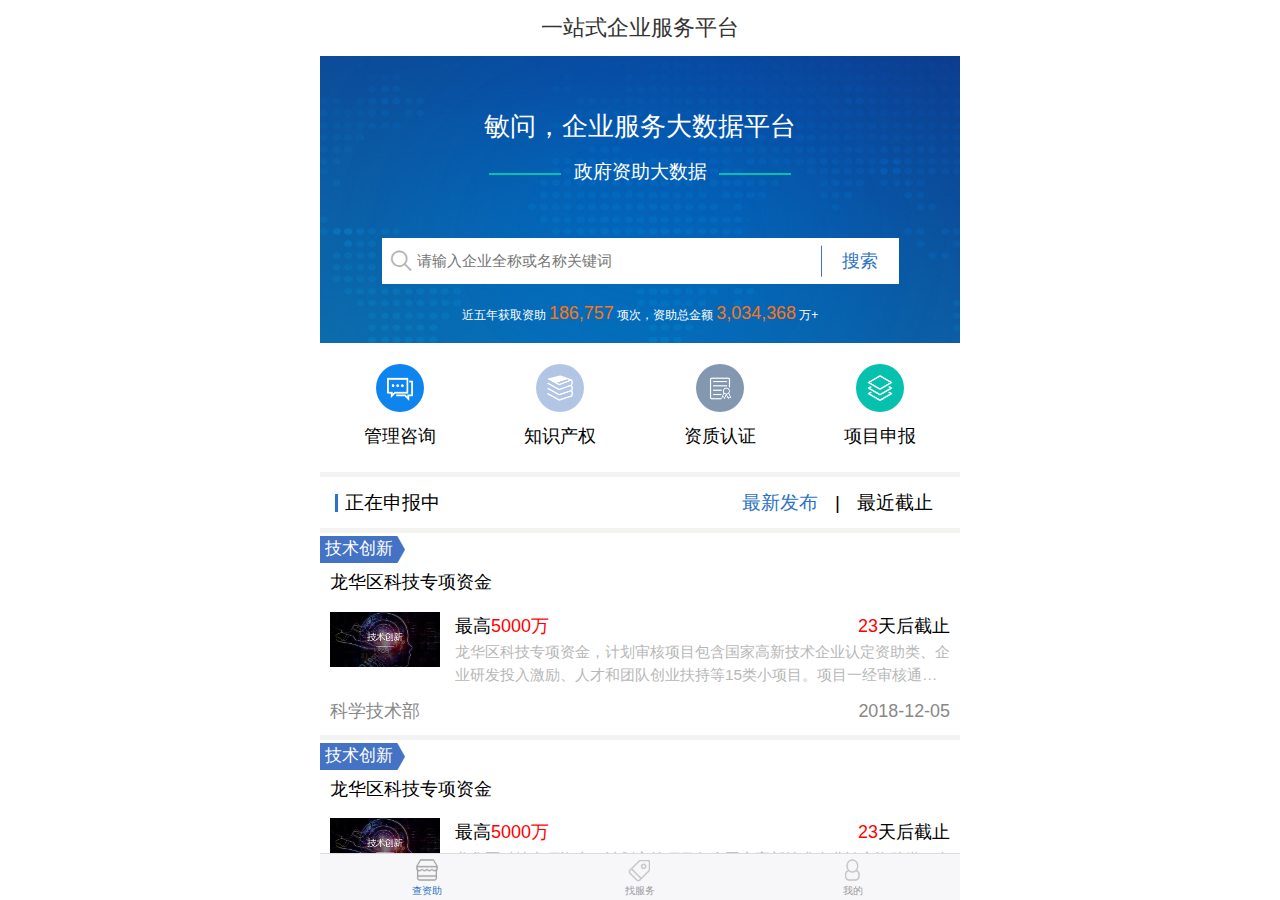
==== index.html @ f0bacc20 "f" ====
<html>
  <head>
    <meta charset="utf-8" />
    <meta http-equiv="X-UA-Compatible" content="IE=edge" />
    <title>查咨询</title>
    <meta name="viewport" content="initial-scale=1, maximum-scale=1" />
    <meta name="apple-mobile-web-app-capable" content="yes" />
    <meta name="apple-mobile-web-app-status-bar-style" content="black" />

    <link rel="stylesheet" href="./jqweui/weui.min.css" />
    <link rel="stylesheet" href="./jqweui/jquery-weui.min.css" />
    <link rel="stylesheet" href="./animate/animate.min.css" />
    <link rel="stylesheet" href="./css/common.css" />
    <link rel="stylesheet" href="./css/index.css" />

  <body ontouchstart>
    <div class="page-group">
      <!-- 你的html代码 -->
      <div class="weui-tab">
        <div class="weui-tab__bd">
          <div class="weui-tab__bd-item weui-tab__bd-item--active">
            <div class="header">一站式企业服务平台</div>
            <div class="content">
              <!-- 企业搜索 -->
              <div class="content-search animated bounceInDown">
                <h1>敏问，企业服务大数据平台</h1>
                <div class="weui-flex">
                  <div class="content-title-left weui-flex__item">
                    <div class="content-title-line"></div>
                  </div>
                  <h2>政府资助大数据</h2>
                  <div class="content-title-right weui-flex__item">
                    <div class="content-title-line"></div>
                  </div>
                </div>
                <!-- 搜索条件 -->
                <div class="content-search-item weui-flex">
                  <i class="weui-icon-search"></i>
                  <input type="text" placeholder="请输入企业全称或名称关键词" id='searchName'/>
                  <span class="weui-flex__item" id="search">搜索</span>
                </div>
                <p class="content-des">近五年获取资助 <span class="number">373,513</span> 项次，资助总金额 <span class="number">6,068,735</span> 万+</p>
              </div>
              <div class="content-tabs weui-flex">
                <div class="weui-flex__item">
                  <a href="./views/findServiceManage.html">
                    <i class="findServiceManageIcon"><img src="./image/index4.png" alt=""/></i>
                    <span>管理咨询</span>
                  </a>
                </div>
                <div class="weui-flex__item">
                  <a href="./views/findServiceRight.html">
                    <i class="findServiceRightIcon"><img src="./image/index3.png" alt=""/></i>
                    <span>知识产权</span>
                  </a>
                </div>
                <div class="weui-flex__item">
                  <a href="./views/findServiceAuth.html">
                    <i class="findServiceAuthIcon"><img src="./image/index1.png" alt=""/></i>
                    <span>资质认证</span>
                  </a>
                </div>
                <div class="weui-flex__item">
                  <a href="./views/findServiceProgram.html">
                    <i class="findServiceProgramIcon"><img src="./image/index2.png" alt=""/></i>
                    <span>项目申报</span>
                  </a>
                </div>
              </div>
              <!-- 申报 -->
              <div class="content-declare">
                <div class="content-declare-left">正在申报中</div>
                <div class="content-declare-right weui-flex">
                  <span class="content-declare-new content-declare-active">最新发布</span>
                  <span class="content-declare-line">|</span>
                  <span class="content-declare-close">最近截止</span>
                </div>
              </div>
              <!-- 最新发布 -->
              <div id='content-declare-new'>
                <div class="content-declare-list" dataId='1'>
                  <h2><span>技术创新</span></h2>
                  <div class="content-declare-card">
                    <h3>龙华区科技专项资金</h3>
                    <div class="content-declare-card-item weui-flex">
                      <img src="./image/20170726114833-8147.jpg" alt="技术创新" />
                      <div class="weui-flex__item content-declare-card-num">
                        <div class="weui-flex">
                          <div class="weui-flex__item content-declare-card-numL">最高<i class="red">5000万</i></div>
                          <div class="weui-flex__item content-declare-card-numR"><i class="red">23</i>天后截止</div>
                        </div>
                        <div class="content-declare-card-desc">
                          龙华区科技专项资金，计划审核项目包含国家高新技术企业认定资助类、企业研发投入激励、人才和团队创业扶持等15类小项目。项目一经审核通过后，将最高给予5000万元的资金资助。
                        </div>
                      </div>
                    </div>
                    <div class="content-declare-time weui-flex">
                      <div class="weui-flex__item content-declare-timeL">科学技术部</div>
                      <div class="weui-flex__item content-declare-timeR">2018-12-05</div>
                    </div>
                  </div>
                </div>
                <div class="content-declare-list" dataId='2'>
                  <h2><span>技术创新</span></h2>
                  <div class="content-declare-card">
                    <h3>龙华区科技专项资金</h3>
                    <div class="content-declare-card-item weui-flex">
                      <img src="./image/20170726114833-8147.jpg" alt="技术创新" />
                      <div class="weui-flex__item content-declare-card-num">
                        <div class="weui-flex">
                          <div class="weui-flex__item content-declare-card-numL">最高<i class="red">5000万</i></div>
                          <div class="weui-flex__item content-declare-card-numR"><i class="red">23</i>天后截止</div>
                        </div>
                        <div class="content-declare-card-desc">
                          龙华区科技专项资金，计划审核项目包含国家高新技术企业认定资助类、企业研发投入激励、人才和团队创业扶持等15类小项目。项目一经审核通过后，将最高给予5000万元的资金资助。
                        </div>
                      </div>
                    </div>
                    <div class="content-declare-time weui-flex">
                      <div class="weui-flex__item content-declare-timeL">科学技术部</div>
                      <div class="weui-flex__item content-declare-timeR">2018-12-05</div>
                    </div>
                  </div>
                </div>
                <div class="weui-cells">
                  <a class="weui-cell weui-cell_access content-declare-new-more" href="javascript:;">
                    <div class="weui-cell__bd">
                      <p>更多</p>
                    </div>
                    <div class="weui-cell__ft">
                    </div>
                  </a>
                </div>
              </div>
              <!-- 最新发布 -->
              <div id='content-declare-close'>
                <div class="content-declare-list" dataId='1'>
                  <h2><span>企业管理提升</span></h2>
                  <div class="content-declare-card">
                    <h3>龙华区科技专项资金</h3>
                    <div class="content-declare-card-item weui-flex">
                      <img src="./image/20170726114833-8147.jpg" alt="技术创新" />
                      <div class="weui-flex__item content-declare-card-num">
                        <div class="weui-flex">
                          <div class="weui-flex__item content-declare-card-numL">最高<i class="red">5000万</i></div>
                          <div class="weui-flex__item content-declare-card-numR"><i class="red">23</i>天后截止</div>
                        </div>
                        <div class="content-declare-card-desc">
                          龙华区科技专项资金，计划审核项目包含国家高新技术企业认定资助类、企业研发投入激励、人才和团队创业扶持等15类小项目。项目一经审核通过后，将最高给予5000万元的资金资助。
                        </div>
                      </div>
                    </div>
                    <div class="content-declare-time weui-flex">
                      <div class="weui-flex__item content-declare-timeL">科学技术部</div>
                      <div class="weui-flex__item content-declare-timeR">2018-12-05</div>
                    </div>
                  </div>
                </div>
                <div class="content-declare-list" dataId='2'>
                  <h2><span>企业管理提升</span></h2>
                  <div class="content-declare-card">
                    <h3>龙华区科技专项资金</h3>
                    <div class="content-declare-card-item weui-flex">
                      <img src="./image/20170726114833-8147.jpg" alt="技术创新" />
                      <div class="weui-flex__item content-declare-card-num">
                        <div class="weui-flex">
                          <div class="weui-flex__item content-declare-card-numL">最高<i class="red">5000万</i></div>
                          <div class="weui-flex__item content-declare-card-numR"><i class="red">23</i>天后截止</div>
                        </div>
                        <div class="content-declare-card-desc">
                          龙华区科技专项资金，计划审核项目包含国家高新技术企业认定资助类、企业研发投入激励、人才和团队创业扶持等15类小项目。项目一经审核通过后，将最高给予5000万元的资金资助。
                        </div>
                      </div>
                    </div>
                    <div class="content-declare-time weui-flex">
                      <div class="weui-flex__item content-declare-timeL">科学技术部</div>
                      <div class="weui-flex__item content-declare-timeR">2018-12-05</div>
                    </div>
                  </div>
                </div>
                <div class="weui-cells">
                  <a class="weui-cell weui-cell_access content-declare-close-more" href="javascript:;">
                    <div class="weui-cell__bd">
                      <p>更多</p>
                    </div>
                    <div class="weui-cell__ft">
                    </div>
                  </a>
                </div>
              </div>
            </div>
          </div>
        </div>
        <!-- 底部导航 -->
        <div class="weui-tabbar animated bounceInUp">
          <a href="javascript:;" class="weui-tabbar__item weui-bar__item--on">
            <div class="weui-tabbar__icon">
              <img src="./image/nav1.png" alt="" />
            </div>
            <p class="weui-tabbar__label">查资助</p>
          </a>
          <a href="./views/findServiceManage.html" class="weui-tabbar__item">
            <div class="weui-tabbar__icon">
              <img src="./image/nav4.png" alt="" />
            </div>
            <p class="weui-tabbar__label">找服务</p>
          </a>
          <a href="./views/me.html" class="weui-tabbar__item">
            <div class="weui-tabbar__icon">
              <img src="./image/nav5.png" alt="" />
            </div>
            <p class="weui-tabbar__label">我的</p>
          </a>
        </div>
      </div>
    </div>
    <!-- 内容详情窗口 -->
    <div id="detail-content" class="weui-popup__container">
      <div class="weui-popup__overlay"></div>
      <div class="weui-popup__modal">
        <!-- 内容 -->
        <div class="index-page">
          <h2 class="header weui-flex">
            <a href="javascript:;" class="header-back weui-flex__item"><img class="close-popup" src="./image/back.png" alt=""></a>
            <span>项目详情</span>
            <a href="./views/me.html" class="header-collection weui-flex__item"><img src="./image/collection.png" alt=""></a>
          </h2>
          <div class="footer-btn weui-flex">
              <a href="javascript:;" class="customerService">
                <img src="./image/customerService.png" alt="客服">
                <p>客服</p>
              </a>
              <a href="javascript:;" class="weui-btn weui-btn_primary weui-flex__item free-btn open-popup" data-target="#free-content">免费评估</a>
              <a href="./views/me.html" class="weui-btn weui-btn_primary weui-flex__item mine-btn">我要申报</a>
          </div>
          <div class="index-detail">
            <div class="index-detail-item">
                <div class="weui-flex index-detail-item-title">
                  <div class="index-detail-item-declare">开放申报中</div>
                  <div class="weui-flex__item">龙岗区支持工业和服务业发展专项</div>
                </div>
                <p>
                  龙岗区支持工业和服务业发展专项是为打造东部产业集聚中心，实施高端引领、创新驱动战略，吸引重大产业项目落户龙岗，充分发挥区经济与科技发展专项资金的产业导向和激励作用，加快推动全区经济发展方式转变和产业结构优化升级而设立的。申报该项目一经审核通过，最高可获得5000万元的资助。
                </p>
                <div class="weui-flex weui-flex-section">
                  <div>截止日期：</div>
                  <div class="weui-flex__item">2018-12-31 截止</div>
                </div>
                <div class="weui-flex weui-flex-section">
                  <div>项目级别：</div>
                  <div class="weui-flex__item">区级</div>
                </div>
                <div class="weui-flex weui-flex-section">
                  <div>组织部门：</div>
                  <div class="weui-flex__item">龙岗区经济促进局</div>
                </div>
                <div class="weui-flex weui-flex-section">
                  <div>资助类型：</div>
                  <div class="weui-flex__item">企业管理提升</div>
                </div>
                <div class="weui-flex weui-flex-section">
                  <div>资助方式：</div>
                  <div class="weui-flex__item">资金</div>
                </div>
                <div class="weui-flex weui-flex-section">
                  <div>资助金额：</div>
                  <div class="weui-flex__item">5000万元</div>
                </div>
            </div>
            <div class="introduce">
              <div class="introduce-title"><span>服务介绍</span></div>
              <p>所谓产品是指工业上能够制造的各种新制品，包括有一定形状和结构的固体、液体、气体之类的物品。所谓方法是指对原料进行加工，制成各种产品的方法。发明专利并不要求它是经过实践证明可以直接应用于工业生产的技术成果，它可以是一项解决技术问题的方案或是一种构思，具有在工业上应用的可能性，但这也不能将这种技术方案或构思与单纯的提出课题、设想相混同，因单纯的课题、设想不具备工业上应用地可能性。</p>
            </div>
          </div>
        </div>
      </div>
    </div>
    <!-- 免费评估窗口 -->
    <div id="free-content" class="weui-popup__container">
      <div class="weui-popup__overlay"></div>
      <div class="weui-popup__modal">
        <!-- 内容 -->
        <h2 class="header weui-flex">
          <span class="weui-flex__item tal">免费评估</span>
          <a href="javascript:;" class="weui-flex__item free-del tar"><img class='close-popup' src="./image/delete.png" alt=""></a>
        </h2>
        <div class="free-detail">
          <h3>龙岗区支持工业和服务业发展专项</h3>
          <form action="">
            <div class="free-detail-item">
              <input type="text" placeholder="联系人"/>
            </div>
            <div class="free-detail-item">
              <input type="text" placeholder="联系电话"/>
            </div>
            <div class="free-detail-item">
              <input type="text" placeholder="公司名称"/>
            </div>
            <div class="free-detail-item">
              <textarea class="weui-textarea" placeholder="留言" rows="3"></textarea>
            </div>
            <div class="free-detail-item">
              <a href="javascript:;" class="weui-btn weui-btn_warn submit-btn">提交</a>
            </div>
          </form>
        </div>
      </div>
    </div>
    <script src="./jqweui/jquery-2.1.4.js"></script>
    <script src="./jqweui/fastclick.js"></script>
    <script>
      $(function() {
        FastClick.attach(document.body)
      })
    </script>
    <script src="./jqweui/jquery-weui.min.js"></script>
    <script src="./jqueryCountup/jquery.waypoints.min.js"></script>
    <script src="./jqueryCountup/jquery.countup.min.js"></script>
    <script>
      // 数字动态滚动
      $('.number').countUp({
          delay: 10,
          time: 1300
      });
      // 搜索，将搜索的名称存入缓存并放在地址上
      $("#search").on('click',function(){
        var param = $('#searchName').val().trim()
        if (!param) {
          $.toast("请输入您要搜索的名称", 'text');
          return false
        }
        // 存缓存
        localStorage.searchName = param
        window.location.href = './views/searchResult.html?name=' + param
      })
      // 最近截止和最新发布切换
      $('.content-declare-new').click(function(){
        $(this).addClass('content-declare-active')
        $('.content-declare-close').removeClass('content-declare-active')
        $('#content-declare-new').show()
        $('#content-declare-close').hide()
      })
      $('.content-declare-close').click(function(){
        $(this).addClass('content-declare-active')
        $('.content-declare-new').removeClass('content-declare-active')
        $('#content-declare-close').show()
        $('#content-declare-new').hide()
      })
      // 内容详情
      $('.content-declare-list').click(function(){
        $('#detail-content').popup();
      })
    </script>
  </body>
</html>
---- css/common.css ----
/* 页面最大宽度居中显示 */
body {
  max-width: 640px;
  margin: 0 auto;
}
  
  /* 清除输入框默认样式 */
input[type="text"], textarea {
  -webkit-appearance: none;
  -webkit-border-radius:0;
  border: none;
}
  
input[type="text"]:focus, textarea:focus {
  outline: none;
}

/* 强调数字样式 */
.number {
  font-size: .7rem;
  color: #ff7411;
  font-style: normal;
}

.red {
  font-size: .7rem;
  color: #FF0000;
  font-style: normal;
}

/* 匹配文字样式 */
.matchText {
  color: #2d73c3!important;
}

/* 超出省略号 */
.nowrap {
  text-overflow: ellipsis;
  overflow: hidden;
  white-space: nowrap;
}

/* 水平居左 */
.tal {
  text-align: left;
}

/* 水平居右 */
.tar {
  text-align: right;
}

/* 顶部导航icon样式覆盖 */
.weui-tabbar__icon {
  width: 24px;
  height: 24px;
}

/* 底部导航文字颜色样式覆盖 */
.weui-tabbar__item.weui-bar__item--on .weui-tabbar__label {
  color: #2d73c3;
}

/* 提示窗口中文字样式覆盖 */
.weui-toast_content {
  font-size: .7rem;
}

/* 搜索框样式bug修复 */
.weui-search-bar__box {
  height: auto;
}

.header {
  position: absolute;
  top: 0;
  right: 0;
  left: 0;
  z-index: 10;
  line-height: 2.2rem;
  background-color: #fff;
  font-size: 0.85rem;
  text-align: center;
  color: #333;
}

.header-back, .header-collection {
  position: relative;
}

.header-back img {
  position: absolute;
  left: 10px;
  top: 50%;
  transform: translateY(-50%);
  width: 25px;
}

.header-collection img {
  position: absolute;
  right: 10px;
  top: 50%;
  transform: translateY(-50%);
  width: 25px;
}

.content {
  padding-top: 2.2rem;
  text-align: center;
  background-color: #f3f3f1;
  padding-bottom: 53px;
}

/* 卡片 */
.content-declare-list {
  background-color: #fff;
  padding-top: 3px;
  margin-bottom: 5px;
}

.content-declare-card-item {
  padding: 0 10px;
}

.content-declare-card-item img {
  width: 110px;
  height: 55px;
}

.content-declare-card-num {
  font-size: 0.7rem;
  margin-left: 15px;
}

.content-declare-card-num .content-declare-card-numL {
  text-align: left;
}

.content-declare-card-num .content-declare-card-numR {
  text-align: right;
}

.content-declare-card-desc {
  overflow: hidden;
  text-overflow: ellipsis;
  -webkit-line-clamp: 2;
  line-height: 0.9rem;
  -webkit-box-orient: vertical;
  display: -webkit-box;
  font-size: 0.6rem;
  color: #b7b7b7;
  text-align: left;
}
---- css/index.css ----
/*
* index首页
* by 张鹏飞
*/

/* 企业搜索 */
.content { 
  background-color: #f3f3f1;
}

.content-search {
  padding-top: 50px;
  color: #fff;
  background: url('../image/bg-company-1.jpg') center center no-repeat;
}

.content-search h1 {
  font-size: 1rem;
  margin-bottom: 10px;
}

.content-search h2 {
  font-size: .75rem;
}

.content-title-line {
  position: absolute;
  top: 50%;
  width: 2.8rem;
  height: 2px;
  background-color: #06c1ae;
}

.content-title-left, .content-title-right {
  position: relative;
}


.content-title-left .content-title-line {
  right: .5rem;
}

.content-title-right .content-title-line {
  left: .5rem;
}

/* 搜索条件 */
.content-search-item {
  position: relative;
  width: 80%;
  margin: 50px auto 15px auto;
  background-color: #fff;
  text-align: left;
  padding-left: 5px;
}

.content-search-item .weui-icon-search {
  position: absolute;
  top: 50%;
  left: 5px;
  transform: translateY(-50%);
  font-size: .8rem;
}

.content-search-item input {
  width: 80%;
  line-height: 1.8rem;
  padding-left: 1.2rem;
  font-size: .6rem;
}

.content-search-item span {
  position: absolute;
  top: 50%;
  right: 0;
  transform: translateY(-50%);
  line-height: 1.2rem;
  width: 3rem;
  font-size: .7rem;
  color: #2d73c3;
  text-align: center;
  border-left: 1px solid #4472c4;
}

.content-des {
  font-size: 12px;
  padding-bottom: 15px;
}

.content-tabs {
  font-size: .75rem;
  background-color: #fff;
  text-align: center;
}

.content-tabs a {
  display: block;
  font-size: .7rem;
  color: #000;
  padding: .85rem 0;
}

.content-tabs i {
  display: block;
  width: 1.85rem;
  height: 1.85rem;
  margin: 0 auto;
  border-radius: 100%;
  overflow: hidden;
  margin-bottom: 10px;
}

.content-tabs i img {
  margin-top: .42rem;
  width: 1rem;
  height: 1rem;
}

.content-tabs i.findServiceManageIcon {
  background-color: #0d84ee;
}

.content-tabs i.findServiceRightIcon {
  background-color: #b3c5e5;
}

.content-tabs i.findServiceAuthIcon {
  background-color: #8497b0;
}

.content-tabs i.findServiceProgramIcon {
  background-color: #06c1ae;
}

/* 申报 */
.content-declare {
  position: relative;
  background-color: #fff;
  height: 2rem;
  margin: 5px 0;
  font-size: .75rem;
}

.content-declare-left {
  position: absolute;
  top: 0;
  left: 0;
  line-height: 2rem;
  padding-left: 25px;
}

.content-declare-left:before {
  content: '';
  position: absolute;
  top: 50%;
  left: 15px;
  transform: translateY(-50%);
  display: block;
  height: .7rem;
  width: 3px;
  background-color: #2d73c3;
}

.content-declare-right {
  position: absolute;
  top: 0;
  right: 0;
  line-height: 2rem;
  padding-right: 20px;
}

.content-declare-new {
  width: 3.5rem;
}

.content-declare-line {
  width: 1rem;
}

.content-declare-close {
  width: 3.5rem;
}

.content-declare-active {
  color: #2d73c3;
}

.content-declare-list h2 {
  position: relative;
  font-size: .65rem;
  text-align: left;
  color: #fff;
}

.content-declare-list h2 span {
  position: relative;
  display: inline-block;
  padding: 0 12px 0 5px;
  background: url('../image/icon5.png') right center no-repeat;
}

.content-declare-card h3 {
  font-size: .7rem;
  text-align: left;
  padding-left: 10px;
  margin-top: 5px;
  margin-bottom: 15px;
}

.content-declare-card-item img {
  width: 110px;
  height: 55px;
}

.content-declare-time {
  font-size: .7rem;
  color: #888;
  padding: 10px;
}

.content-declare-time .content-declare-timeL {
  text-align: left;
}

.content-declare-time .content-declare-timeR {
  text-align: right;
}

#content-declare-new .weui-cells, #content-declare-close .weui-cells {
  border-top: 1px solid #ddd;
  margin-top: -5px;
}

#content-declare-new .weui-cells .weui-cell__bd, #content-declare-close .weui-cells .weui-cell__bd {
  font-size: .7rem;
  text-align: right;
  color: #999;
}

#content-declare-close {
  display: none;
}

/* 内容详情 */
#detail-content {
  z-index: 501;
}

.footer-btn {
  position: absolute;
  left: 0;
  bottom: 0;
  right: 0;
  height: 2.2rem;
  z-index: 502;
  background-color: #fff;
}

.footer-btn .customerService {
  font-size: .5rem;
  padding: .2rem .85rem 0 .85rem;
  color: #2d73c3;
  text-align: center;
}

.footer-btn .customerService img {
  width: 20px;
}

.footer-btn .free-btn {
  border-radius: 0;
  color: #fff;
  background-color: #2d73c3;
  border: none;
  width: 100%;
  font-size: .7rem;
  line-height: 2.2rem;
}

.footer-btn .free-btn:active {
  background-color: #0894ec;
}

.footer-btn .mine-btn {
  border-radius: 0;
  color: #fff;
  background-color: #f6a820;
  border: none;
  width: 100%;
  font-size: .7rem;
  margin-top: 0;
  line-height: 2.2rem;
}

.footer-btn .mine-btn:active {
  background-color: #f60;
}

.index-page {
  position: absolute;
  left: 0;
  top: 0;
  width: 100%;
  height: 100%;
  background: #f2f2f0;
  overflow: hidden;
}

.index-detail {
  position: absolute;
  top: 2.2rem;
  left: 0;
  right: 0;
  bottom: 2.2rem;
  overflow: auto;
  color: #fff;
}

.index-detail-item {
  padding: 0.5rem 0.8rem;
  background: url('../image/index.jpg') no-repeat;
  background-size: 100% 100%;
}

.index-detail-item-title {
  padding: .4rem 0;
}

.index-detail-item-title .weui-flex__item {
  font-size: .6rem;
  padding: .2rem 0;
}

.index-detail-item-declare {
  font-size: .6rem;
  padding: .2rem;
  margin-right: 5px;
  border: 1px solid #fff;
}

.index-detail-item p {
  color: #d5d5d5;
  padding-bottom: 0.4rem;
  font-size: .65rem;
}

.index-detail-item .weui-flex-section {
  font-size: .7rem;
  margin-bottom: .4rem;
}

.introduce {
  background-color: #fff;
  padding-bottom: 40px;
}

.introduce-title {
  line-height: 2rem;
  height: 2rem;
  padding-left: 15px;
  border-bottom: 1px solid #e7e7e7;
  color: #3b3b3b;
  font-size: .68rem;
}

.introduce-title span {
  display: inline-block;
  height: 100%;
  border-bottom: 1px solid #2d73c3;
}

.introduce p {
  line-height: 1.8rem;
  font-size: .68rem;
  color: #333;
  text-indent: 2em;
  padding: 0 15px;
}

#free-content {
  z-index: 520;
}

#free-content .header {
  position: relative;
  padding: 0 .75rem;
  background-color: #2d73c3;
  color: #fff;
}

#free-content .header .free-del img {
  position: absolute;
  top: 50%;
  right: .75rem;
  transform: translateY(-50%);
  width: 25px;
}

.free-detail {
  background-color: #fff;
}

.free-detail h3 {
  font-size: 0.8rem;
  padding: 0.75rem 0.75rem 1.5rem 0.75rem;
}

.free-detail .free-detail-item {
  width: 90%;
  margin: 0 auto;
  margin-bottom: 0.5rem;
  font-size: .7rem;
}

.free-detail .free-detail-item input, .free-detail .free-detail-item textarea {
  width: 100%;
  padding: 0.5rem;
  border: 1px solid #dedede;
  border-radius: 4px;
}

.free-detail .free-detail-item input {
  height: 2rem;
}

.free-detail .free-detail-item textarea {
  min-height: 5rem;
}

.free-detail .free-detail-item .submit-btn {
  width: 100%;
  color: #fff;
  border-radius: 0.25rem;
  height: 2.2rem;
  line-height: 2.2rem;
  font-size: .7rem;
}

/* 样式继承方式，很特别的用法 */
.free-detail-item textarea, .free-detail-item input {
  color: inherit;
  font: inherit;
}
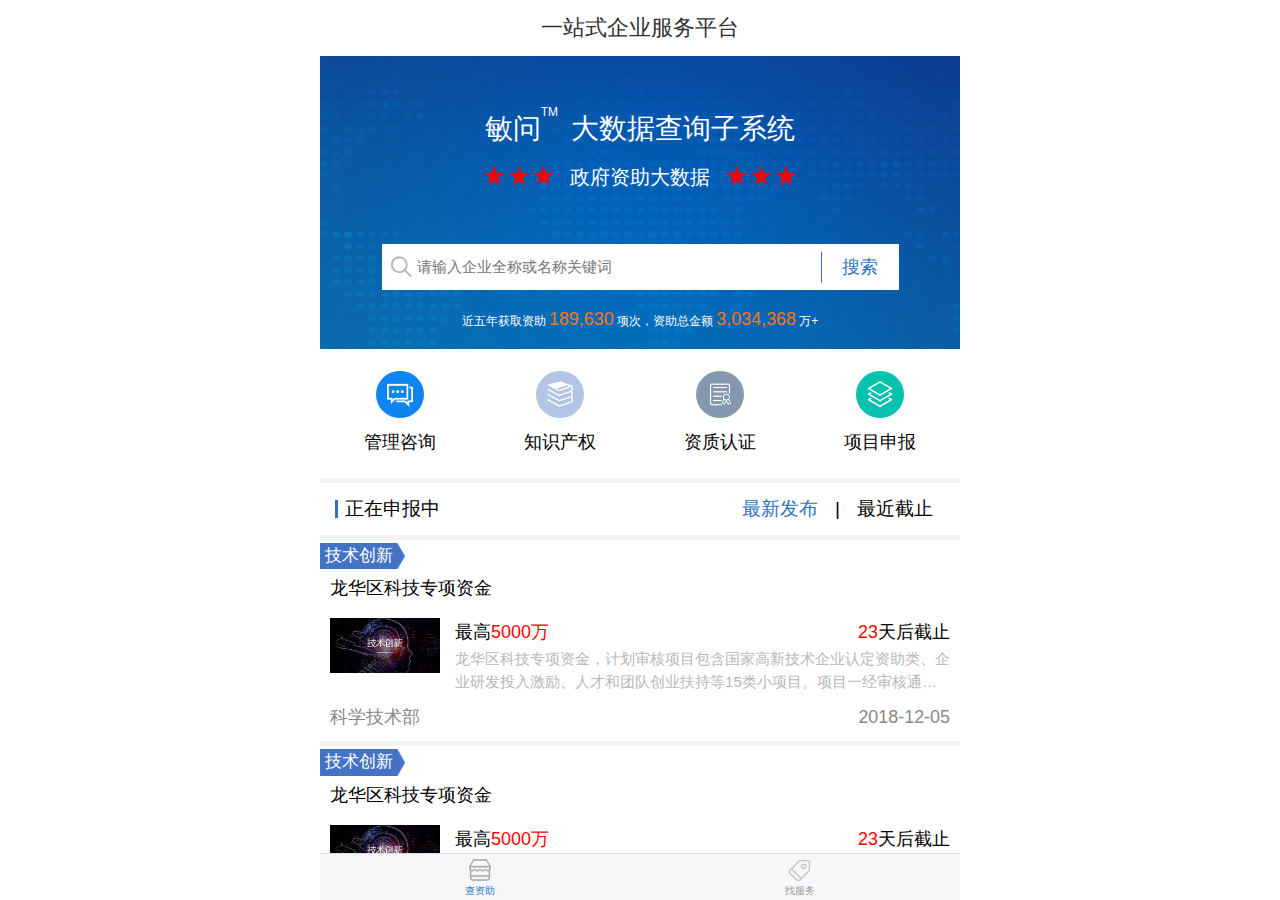
==== commit 1efe03ce: "f" ====
--- a/index.html
+++ b/index.html
@@ -23,14 +23,22 @@
             <div class="content">
               <!-- 企业搜索 -->
               <div class="content-search animated bounceInDown">
-                <h1>敏问，企业服务大数据平台</h1>
+                <h1>敏问<span class="content-search-TM"></span>大数据查询子系统</h1>
                 <div class="weui-flex">
                   <div class="content-title-left weui-flex__item">
-                    <div class="content-title-line"></div>
+                    <div class="content-title-line">
+                      <img src="./image/fiveStar.png" alt=""/>
+                      <img src="./image/fiveStar.png" alt=""/>
+                      <img src="./image/fiveStar.png" alt=""/>
+                    </div>
                   </div>
                   <h2>政府资助大数据</h2>
                   <div class="content-title-right weui-flex__item">
-                    <div class="content-title-line"></div>
+                    <div class="content-title-line">
+                      <img src="./image/fiveStar.png" alt=""/>
+                      <img src="./image/fiveStar.png" alt=""/>
+                      <img src="./image/fiveStar.png" alt=""/>
+                    </div>
                   </div>
                 </div>
                 <!-- 搜索条件 -->
@@ -205,12 +213,12 @@
             </div>
             <p class="weui-tabbar__label">找服务</p>
           </a>
-          <a href="./views/me.html" class="weui-tabbar__item">
+          <!-- <a href="./views/me.html" class="weui-tabbar__item">
             <div class="weui-tabbar__icon">
               <img src="./image/nav5.png" alt="" />
             </div>
             <p class="weui-tabbar__label">我的</p>
-          </a>
+          </a> -->
         </div>
       </div>
     </div>
@@ -223,15 +231,15 @@
           <h2 class="header weui-flex">
             <a href="javascript:;" class="header-back weui-flex__item"><img class="close-popup" src="./image/back.png" alt=""></a>
             <span>项目详情</span>
-            <a href="./views/me.html" class="header-collection weui-flex__item"><img src="./image/collection.png" alt=""></a>
+            <a href="./views/freeAssessment.html" class="header-collection weui-flex__item"><img src="./image/collection.png" alt=""></a>
           </h2>
           <div class="footer-btn weui-flex">
               <a href="javascript:;" class="customerService">
                 <img src="./image/customerService.png" alt="客服">
                 <p>客服</p>
               </a>
-              <a href="javascript:;" class="weui-btn weui-btn_primary weui-flex__item free-btn open-popup" data-target="#free-content">免费评估</a>
-              <a href="./views/me.html" class="weui-btn weui-btn_primary weui-flex__item mine-btn">我要申报</a>
+              <a href="./views/freeAssessment.html" class="weui-btn weui-btn_primary weui-flex__item free-btn">我要办理</a>
+              <a href="./views/freeAssessment.html" class="weui-btn weui-btn_primary weui-flex__item mine-btn">我要申报</a>
           </div>
           <div class="index-detail">
             <div class="index-detail-item">
@@ -272,37 +280,6 @@
               <p>所谓产品是指工业上能够制造的各种新制品，包括有一定形状和结构的固体、液体、气体之类的物品。所谓方法是指对原料进行加工，制成各种产品的方法。发明专利并不要求它是经过实践证明可以直接应用于工业生产的技术成果，它可以是一项解决技术问题的方案或是一种构思，具有在工业上应用的可能性，但这也不能将这种技术方案或构思与单纯的提出课题、设想相混同，因单纯的课题、设想不具备工业上应用地可能性。</p>
             </div>
           </div>
-        </div>
-      </div>
-    </div>
-    <!-- 免费评估窗口 -->
-    <div id="free-content" class="weui-popup__container">
-      <div class="weui-popup__overlay"></div>
-      <div class="weui-popup__modal">
-        <!-- 内容 -->
-        <h2 class="header weui-flex">
-          <span class="weui-flex__item tal">免费评估</span>
-          <a href="javascript:;" class="weui-flex__item free-del tar"><img class='close-popup' src="./image/delete.png" alt=""></a>
-        </h2>
-        <div class="free-detail">
-          <h3>龙岗区支持工业和服务业发展专项</h3>
-          <form action="">
-            <div class="free-detail-item">
-              <input type="text" placeholder="联系人"/>
-            </div>
-            <div class="free-detail-item">
-              <input type="text" placeholder="联系电话"/>
-            </div>
-            <div class="free-detail-item">
-              <input type="text" placeholder="公司名称"/>
-            </div>
-            <div class="free-detail-item">
-              <textarea class="weui-textarea" placeholder="留言" rows="3"></textarea>
-            </div>
-            <div class="free-detail-item">
-              <a href="javascript:;" class="weui-btn weui-btn_warn submit-btn">提交</a>
-            </div>
-          </form>
         </div>
       </div>
     </div>
--- a/css/index.css
+++ b/css/index.css
@@ -15,26 +15,42 @@
 }
 
 .content-search h1 {
-  font-size: 1rem;
+  font-size: 1.1rem;
   margin-bottom: 10px;
 }
 
+.content-search h1 span {
+  position: relative;
+  padding-left: 1.2rem;
+}
+
+.content-search h1 span:after {
+  content: 'TM';
+  display: block;
+  position: absolute;
+  top: -.4rem;
+  left: 0;
+  font-size: 12px;
+}
+
 .content-search h2 {
-  font-size: .75rem;
+  font-size: .8rem;
+}
+
+.content-title-left, .content-title-right {
+  position: relative;
 }
 
 .content-title-line {
   position: absolute;
   top: 50%;
-  width: 2.8rem;
-  height: 2px;
-  background-color: #06c1ae;
-}
-
-.content-title-left, .content-title-right {
-  position: relative;
-}
-
+  transform: translateY(-45%);
+  width: 3rem;
+}
+
+.content-title-line img {
+  width: .8rem;
+}
 
 .content-title-left .content-title-line {
   right: .5rem;
@@ -64,8 +80,8 @@
 
 .content-search-item input {
   width: 80%;
-  line-height: 1.8rem;
-  padding-left: 1.2rem;
+  height: 1.8rem;
+  padding: .2rem 0 .2rem 1.2rem;
   font-size: .6rem;
 }
 
@@ -376,68 +392,3 @@
   text-indent: 2em;
   padding: 0 15px;
 }
-
-#free-content {
-  z-index: 520;
-}
-
-#free-content .header {
-  position: relative;
-  padding: 0 .75rem;
-  background-color: #2d73c3;
-  color: #fff;
-}
-
-#free-content .header .free-del img {
-  position: absolute;
-  top: 50%;
-  right: .75rem;
-  transform: translateY(-50%);
-  width: 25px;
-}
-
-.free-detail {
-  background-color: #fff;
-}
-
-.free-detail h3 {
-  font-size: 0.8rem;
-  padding: 0.75rem 0.75rem 1.5rem 0.75rem;
-}
-
-.free-detail .free-detail-item {
-  width: 90%;
-  margin: 0 auto;
-  margin-bottom: 0.5rem;
-  font-size: .7rem;
-}
-
-.free-detail .free-detail-item input, .free-detail .free-detail-item textarea {
-  width: 100%;
-  padding: 0.5rem;
-  border: 1px solid #dedede;
-  border-radius: 4px;
-}
-
-.free-detail .free-detail-item input {
-  height: 2rem;
-}
-
-.free-detail .free-detail-item textarea {
-  min-height: 5rem;
-}
-
-.free-detail .free-detail-item .submit-btn {
-  width: 100%;
-  color: #fff;
-  border-radius: 0.25rem;
-  height: 2.2rem;
-  line-height: 2.2rem;
-  font-size: .7rem;
-}
-
-/* 样式继承方式，很特别的用法 */
-.free-detail-item textarea, .free-detail-item input {
-  color: inherit;
-  font: inherit;
-}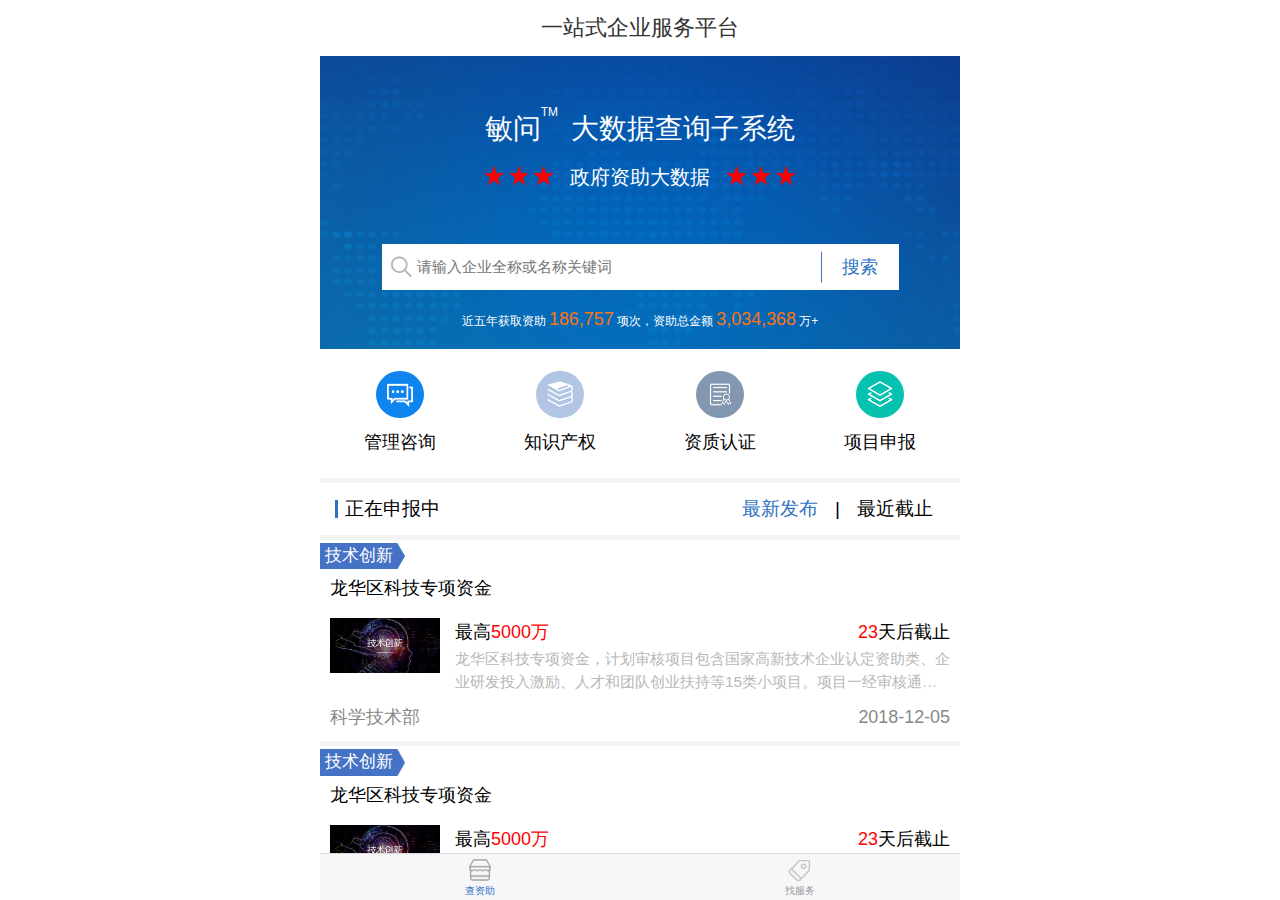
==== commit 49acf29d: "修改" ====
--- a/index.html
+++ b/index.html
@@ -86,47 +86,49 @@
               </div>
               <!-- 最新发布 -->
               <div id='content-declare-new'>
-                <div class="content-declare-list" dataId='1'>
-                  <h2><span>技术创新</span></h2>
-                  <div class="content-declare-card">
-                    <h3>龙华区科技专项资金</h3>
-                    <div class="content-declare-card-item weui-flex">
-                      <img src="./image/20170726114833-8147.jpg" alt="技术创新" />
-                      <div class="weui-flex__item content-declare-card-num">
-                        <div class="weui-flex">
-                          <div class="weui-flex__item content-declare-card-numL">最高<i class="red">5000万</i></div>
-                          <div class="weui-flex__item content-declare-card-numR"><i class="red">23</i>天后截止</div>
-                        </div>
-                        <div class="content-declare-card-desc">
-                          龙华区科技专项资金，计划审核项目包含国家高新技术企业认定资助类、企业研发投入激励、人才和团队创业扶持等15类小项目。项目一经审核通过后，将最高给予5000万元的资金资助。
-                        </div>
-                      </div>
-                    </div>
-                    <div class="content-declare-time weui-flex">
-                      <div class="weui-flex__item content-declare-timeL">科学技术部</div>
-                      <div class="weui-flex__item content-declare-timeR">2018-12-05</div>
-                    </div>
-                  </div>
-                </div>
-                <div class="content-declare-list" dataId='2'>
-                  <h2><span>技术创新</span></h2>
-                  <div class="content-declare-card">
-                    <h3>龙华区科技专项资金</h3>
-                    <div class="content-declare-card-item weui-flex">
-                      <img src="./image/20170726114833-8147.jpg" alt="技术创新" />
-                      <div class="weui-flex__item content-declare-card-num">
-                        <div class="weui-flex">
-                          <div class="weui-flex__item content-declare-card-numL">最高<i class="red">5000万</i></div>
-                          <div class="weui-flex__item content-declare-card-numR"><i class="red">23</i>天后截止</div>
-                        </div>
-                        <div class="content-declare-card-desc">
-                          龙华区科技专项资金，计划审核项目包含国家高新技术企业认定资助类、企业研发投入激励、人才和团队创业扶持等15类小项目。项目一经审核通过后，将最高给予5000万元的资金资助。
-                        </div>
-                      </div>
-                    </div>
-                    <div class="content-declare-time weui-flex">
-                      <div class="weui-flex__item content-declare-timeL">科学技术部</div>
-                      <div class="weui-flex__item content-declare-timeR">2018-12-05</div>
+                <div class="content-declare-data">
+                  <div class="content-declare-list" dataId='1'>
+                    <h2><span>技术创新</span></h2>
+                    <div class="content-declare-card">
+                      <h3>龙华区科技专项资金</h3>
+                      <div class="content-declare-card-item weui-flex">
+                        <img src="./image/20170726114833-8147.jpg" alt="技术创新" />
+                        <div class="weui-flex__item content-declare-card-num">
+                          <div class="weui-flex">
+                            <div class="weui-flex__item content-declare-card-numL">最高<i class="red">5000万</i></div>
+                            <div class="weui-flex__item content-declare-card-numR"><i class="red">23</i>天后截止</div>
+                          </div>
+                          <div class="content-declare-card-desc">
+                            龙华区科技专项资金，计划审核项目包含国家高新技术企业认定资助类、企业研发投入激励、人才和团队创业扶持等15类小项目。项目一经审核通过后，将最高给予5000万元的资金资助。
+                          </div>
+                        </div>
+                      </div>
+                      <div class="content-declare-time weui-flex">
+                        <div class="weui-flex__item content-declare-timeL">科学技术部</div>
+                        <div class="weui-flex__item content-declare-timeR">2018-12-05</div>
+                      </div>
+                    </div>
+                  </div>
+                  <div class="content-declare-list" dataId='2'>
+                    <h2><span>技术创新</span></h2>
+                    <div class="content-declare-card">
+                      <h3>龙华区科技专项资金</h3>
+                      <div class="content-declare-card-item weui-flex">
+                        <img src="./image/20170726114833-8147.jpg" alt="技术创新" />
+                        <div class="weui-flex__item content-declare-card-num">
+                          <div class="weui-flex">
+                            <div class="weui-flex__item content-declare-card-numL">最高<i class="red">5000万</i></div>
+                            <div class="weui-flex__item content-declare-card-numR"><i class="red">23</i>天后截止</div>
+                          </div>
+                          <div class="content-declare-card-desc">
+                            龙华区科技专项资金，计划审核项目包含国家高新技术企业认定资助类、企业研发投入激励、人才和团队创业扶持等15类小项目。项目一经审核通过后，将最高给予5000万元的资金资助。
+                          </div>
+                        </div>
+                      </div>
+                      <div class="content-declare-time weui-flex">
+                        <div class="weui-flex__item content-declare-timeL">科学技术部</div>
+                        <div class="weui-flex__item content-declare-timeR">2018-12-05</div>
+                      </div>
                     </div>
                   </div>
                 </div>
@@ -140,49 +142,51 @@
                   </a>
                 </div>
               </div>
-              <!-- 最新发布 -->
+              <!-- 最近截止 -->
               <div id='content-declare-close'>
-                <div class="content-declare-list" dataId='1'>
-                  <h2><span>企业管理提升</span></h2>
-                  <div class="content-declare-card">
-                    <h3>龙华区科技专项资金</h3>
-                    <div class="content-declare-card-item weui-flex">
-                      <img src="./image/20170726114833-8147.jpg" alt="技术创新" />
-                      <div class="weui-flex__item content-declare-card-num">
-                        <div class="weui-flex">
-                          <div class="weui-flex__item content-declare-card-numL">最高<i class="red">5000万</i></div>
-                          <div class="weui-flex__item content-declare-card-numR"><i class="red">23</i>天后截止</div>
-                        </div>
-                        <div class="content-declare-card-desc">
-                          龙华区科技专项资金，计划审核项目包含国家高新技术企业认定资助类、企业研发投入激励、人才和团队创业扶持等15类小项目。项目一经审核通过后，将最高给予5000万元的资金资助。
-                        </div>
-                      </div>
-                    </div>
-                    <div class="content-declare-time weui-flex">
-                      <div class="weui-flex__item content-declare-timeL">科学技术部</div>
-                      <div class="weui-flex__item content-declare-timeR">2018-12-05</div>
-                    </div>
-                  </div>
-                </div>
-                <div class="content-declare-list" dataId='2'>
-                  <h2><span>企业管理提升</span></h2>
-                  <div class="content-declare-card">
-                    <h3>龙华区科技专项资金</h3>
-                    <div class="content-declare-card-item weui-flex">
-                      <img src="./image/20170726114833-8147.jpg" alt="技术创新" />
-                      <div class="weui-flex__item content-declare-card-num">
-                        <div class="weui-flex">
-                          <div class="weui-flex__item content-declare-card-numL">最高<i class="red">5000万</i></div>
-                          <div class="weui-flex__item content-declare-card-numR"><i class="red">23</i>天后截止</div>
-                        </div>
-                        <div class="content-declare-card-desc">
-                          龙华区科技专项资金，计划审核项目包含国家高新技术企业认定资助类、企业研发投入激励、人才和团队创业扶持等15类小项目。项目一经审核通过后，将最高给予5000万元的资金资助。
-                        </div>
-                      </div>
-                    </div>
-                    <div class="content-declare-time weui-flex">
-                      <div class="weui-flex__item content-declare-timeL">科学技术部</div>
-                      <div class="weui-flex__item content-declare-timeR">2018-12-05</div>
+                <div class="content-declare-data">
+                  <div class="content-declare-list" dataId='1'>
+                    <h2><span>企业管理提升</span></h2>
+                    <div class="content-declare-card">
+                      <h3>龙华区科技专项资金</h3>
+                      <div class="content-declare-card-item weui-flex">
+                        <img src="./image/20170726114833-8147.jpg" alt="技术创新" />
+                        <div class="weui-flex__item content-declare-card-num">
+                          <div class="weui-flex">
+                            <div class="weui-flex__item content-declare-card-numL">最高<i class="red">5000万</i></div>
+                            <div class="weui-flex__item content-declare-card-numR"><i class="red">23</i>天后截止</div>
+                          </div>
+                          <div class="content-declare-card-desc">
+                            龙华区科技专项资金，计划审核项目包含国家高新技术企业认定资助类、企业研发投入激励、人才和团队创业扶持等15类小项目。项目一经审核通过后，将最高给予5000万元的资金资助。
+                          </div>
+                        </div>
+                      </div>
+                      <div class="content-declare-time weui-flex">
+                        <div class="weui-flex__item content-declare-timeL">科学技术部</div>
+                        <div class="weui-flex__item content-declare-timeR">2018-12-05</div>
+                      </div>
+                    </div>
+                  </div>
+                  <div class="content-declare-list" dataId='1'>
+                    <h2><span>企业管理提升</span></h2>
+                    <div class="content-declare-card">
+                      <h3>龙华区科技专项资金</h3>
+                      <div class="content-declare-card-item weui-flex">
+                        <img src="./image/20170726114833-8147.jpg" alt="技术创新" />
+                        <div class="weui-flex__item content-declare-card-num">
+                          <div class="weui-flex">
+                            <div class="weui-flex__item content-declare-card-numL">最高<i class="red">5000万</i></div>
+                            <div class="weui-flex__item content-declare-card-numR"><i class="red">23</i>天后截止</div>
+                          </div>
+                          <div class="content-declare-card-desc">
+                            龙华区科技专项资金，计划审核项目包含国家高新技术企业认定资助类、企业研发投入激励、人才和团队创业扶持等15类小项目。项目一经审核通过后，将最高给予5000万元的资金资助。
+                          </div>
+                        </div>
+                      </div>
+                      <div class="content-declare-time weui-flex">
+                        <div class="weui-flex__item content-declare-timeL">科学技术部</div>
+                        <div class="weui-flex__item content-declare-timeR">2018-12-05</div>
+                      </div>
                     </div>
                   </div>
                 </div>
@@ -223,10 +227,9 @@
       </div>
     </div>
     <!-- 内容详情窗口 -->
-    <div id="detail-content" class="weui-popup__container">
+    <!-- <div id="detail-content" class="weui-popup__container">
       <div class="weui-popup__overlay"></div>
       <div class="weui-popup__modal">
-        <!-- 内容 -->
         <div class="index-page">
           <h2 class="header weui-flex">
             <a href="javascript:;" class="header-back weui-flex__item"><img class="close-popup" src="./image/back.png" alt=""></a>
@@ -282,7 +285,7 @@
           </div>
         </div>
       </div>
-    </div>
+    </div> -->
     <script src="./jqweui/jquery-2.1.4.js"></script>
     <script src="./jqweui/fastclick.js"></script>
     <script>
@@ -324,8 +327,146 @@
         $('#content-declare-new').hide()
       })
       // 内容详情
-      $('.content-declare-list').click(function(){
-        $('#detail-content').popup();
+      $('.content-declare-data').on('click', '.content-declare-list', function(){
+        window.location.href="./views/indexDetail.html?id=" + $(this).attr('dataId')
+      })
+      // 最近发布更多
+      var newPage = 2, newLimit = 3, closePage = 2, closeLimit = 3
+      $('.content-declare-new-more p').click(function(){
+        $.showLoading('加载中');
+        // 循环数据
+        var data = [
+          {
+            id: 1,
+            type: '类型',
+            title: '标题',
+            image: './image/20170726114833-8147.jpg',
+            maxNumber: '3000万',
+            day: 20,
+            desc: '测试测试',
+            department: '科学技术部',
+            time: '2018-01-08'
+          },
+          {
+            id: 2,
+            type: '类型',
+            title: '标题',
+            image: './image/20170726114833-8147.jpg',
+            maxNumber: '3000万',
+            day: 20,
+            desc: '测试测试',
+            department: '科学技术部',
+            time: '2018-01-08'
+          },
+          {
+            id: 3,
+            type: '类型',
+            title: '标题',
+            image: './image/20170726114833-8147.jpg',
+            maxNumber: '3000万',
+            day: 20,
+            desc: '测试测试',
+            department: '科学技术部',
+            time: '2018-01-08'
+          }
+        ]
+        // 添加数据
+        for(var i = 0;i < data.length; i++){
+          // 组装dom
+          var dom = `<div class="content-declare-list" dataId='${data[i].id}'>
+                    <h2><span>${data[i].type}</span></h2>
+                    <div class="content-declare-card">
+                      <h3>${data[i].title}</h3>
+                      <div class="content-declare-card-item weui-flex">
+                        <img src="${data[i].image}" alt="技术创新" />
+                        <div class="weui-flex__item content-declare-card-num">
+                          <div class="weui-flex">
+                            <div class="weui-flex__item content-declare-card-numL">最高<i class="red">${data[i].maxNumber}</i></div>
+                            <div class="weui-flex__item content-declare-card-numR"><i class="red">${data[i].day}</i>天后截止</div>
+                          </div>
+                          <div class="content-declare-card-desc">
+                            ${data[i].desc}
+                          </div>
+                        </div>
+                      </div>
+                      <div class="content-declare-time weui-flex">
+                        <div class="weui-flex__item content-declare-timeL">${data[i].department}</div>
+                        <div class="weui-flex__item content-declare-timeR">${data[i].time}</div>
+                      </div>
+                    </div>
+                  </div>`
+          $('#content-declare-new .content-declare-data').append(dom)
+        }
+        newPage ++; // 页数增加
+        $.hideLoading();
+      })
+      $('.content-declare-close-more p').click(function(){
+        $.showLoading('加载中');
+        // 循环数据
+        var data = [
+          {
+            id: 1,
+            type: '类型',
+            title: '标题',
+            image: './image/20170726114833-8147.jpg',
+            maxNumber: '3000万',
+            day: 20,
+            desc: '测试测试',
+            department: '科学技术部',
+            time: '2018-01-08'
+          },
+          {
+            id: 2,
+            type: '类型',
+            title: '标题',
+            image: './image/20170726114833-8147.jpg',
+            maxNumber: '3000万',
+            day: 20,
+            desc: '测试测试',
+            department: '科学技术部',
+            time: '2018-01-08'
+          },
+          {
+            id: 3,
+            type: '类型',
+            title: '标题',
+            image: './image/20170726114833-8147.jpg',
+            maxNumber: '3000万',
+            day: 20,
+            desc: '测试测试',
+            department: '科学技术部',
+            time: '2018-01-08'
+          }
+        ]
+        // 添加数据
+        for(var i = 0;i < data.length; i++){
+          // 组装dom
+        var dom = `<div class="content-declare-list" dataId='${data[i].id}'>
+                  <h2><span>${data[i].type}</span></h2>
+                  <div class="content-declare-card">
+                    <h3>${data[i].title}</h3>
+                    <div class="content-declare-card-item weui-flex">
+                      <img src="${data[i].image}" alt="技术创新" />
+                      <div class="weui-flex__item content-declare-card-num">
+                        <div class="weui-flex">
+                          <div class="weui-flex__item content-declare-card-numL">最高<i class="red">${data[i].maxNumber}</i></div>
+                          <div class="weui-flex__item content-declare-card-numR"><i class="red">${data[i].day}</i>天后截止</div>
+                        </div>
+                        <div class="content-declare-card-desc">
+                          ${data[i].desc}
+                        </div>
+                      </div>
+                    </div>
+                    <div class="content-declare-time weui-flex">
+                      <div class="weui-flex__item content-declare-timeL">${data[i].department}</div>
+                      <div class="weui-flex__item content-declare-timeR">${data[i].time}</div>
+                    </div>
+                  </div>
+                </div>`
+          $('#content-declare-close .content-declare-data').append(dom)
+        }
+        closePage ++; // 页数增加
+        $.hideLoading();
       })
     </script>
   </body>
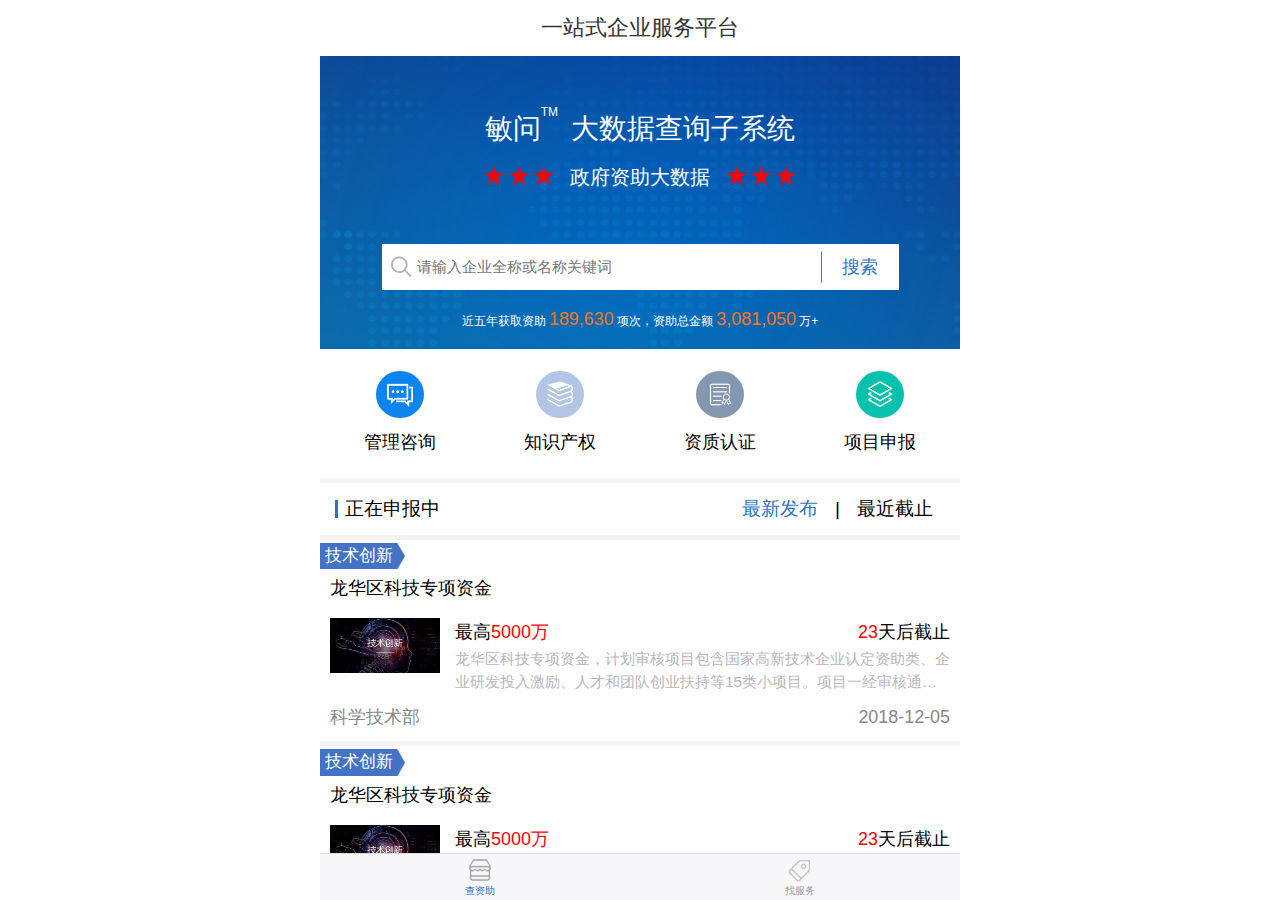
==== commit 4269aff7: "测试" ====
--- a/index.html
+++ b/index.html
@@ -17,9 +17,9 @@
     <div class="page-group">
       <!-- 你的html代码 -->
       <div class="weui-tab">
+        <div class="header">一站式企业服务平台</div>
         <div class="weui-tab__bd">
           <div class="weui-tab__bd-item weui-tab__bd-item--active">
-            <div class="header">一站式企业服务平台</div>
             <div class="content">
               <!-- 企业搜索 -->
               <div class="content-search animated bounceInDown">
@@ -226,66 +226,6 @@
         </div>
       </div>
     </div>
-    <!-- 内容详情窗口 -->
-    <!-- <div id="detail-content" class="weui-popup__container">
-      <div class="weui-popup__overlay"></div>
-      <div class="weui-popup__modal">
-        <div class="index-page">
-          <h2 class="header weui-flex">
-            <a href="javascript:;" class="header-back weui-flex__item"><img class="close-popup" src="./image/back.png" alt=""></a>
-            <span>项目详情</span>
-            <a href="./views/freeAssessment.html" class="header-collection weui-flex__item"><img src="./image/collection.png" alt=""></a>
-          </h2>
-          <div class="footer-btn weui-flex">
-              <a href="javascript:;" class="customerService">
-                <img src="./image/customerService.png" alt="客服">
-                <p>客服</p>
-              </a>
-              <a href="./views/freeAssessment.html" class="weui-btn weui-btn_primary weui-flex__item free-btn">我要办理</a>
-              <a href="./views/freeAssessment.html" class="weui-btn weui-btn_primary weui-flex__item mine-btn">我要申报</a>
-          </div>
-          <div class="index-detail">
-            <div class="index-detail-item">
-                <div class="weui-flex index-detail-item-title">
-                  <div class="index-detail-item-declare">开放申报中</div>
-                  <div class="weui-flex__item">龙岗区支持工业和服务业发展专项</div>
-                </div>
-                <p>
-                  龙岗区支持工业和服务业发展专项是为打造东部产业集聚中心，实施高端引领、创新驱动战略，吸引重大产业项目落户龙岗，充分发挥区经济与科技发展专项资金的产业导向和激励作用，加快推动全区经济发展方式转变和产业结构优化升级而设立的。申报该项目一经审核通过，最高可获得5000万元的资助。
-                </p>
-                <div class="weui-flex weui-flex-section">
-                  <div>截止日期：</div>
-                  <div class="weui-flex__item">2018-12-31 截止</div>
-                </div>
-                <div class="weui-flex weui-flex-section">
-                  <div>项目级别：</div>
-                  <div class="weui-flex__item">区级</div>
-                </div>
-                <div class="weui-flex weui-flex-section">
-                  <div>组织部门：</div>
-                  <div class="weui-flex__item">龙岗区经济促进局</div>
-                </div>
-                <div class="weui-flex weui-flex-section">
-                  <div>资助类型：</div>
-                  <div class="weui-flex__item">企业管理提升</div>
-                </div>
-                <div class="weui-flex weui-flex-section">
-                  <div>资助方式：</div>
-                  <div class="weui-flex__item">资金</div>
-                </div>
-                <div class="weui-flex weui-flex-section">
-                  <div>资助金额：</div>
-                  <div class="weui-flex__item">5000万元</div>
-                </div>
-            </div>
-            <div class="introduce">
-              <div class="introduce-title"><span>服务介绍</span></div>
-              <p>所谓产品是指工业上能够制造的各种新制品，包括有一定形状和结构的固体、液体、气体之类的物品。所谓方法是指对原料进行加工，制成各种产品的方法。发明专利并不要求它是经过实践证明可以直接应用于工业生产的技术成果，它可以是一项解决技术问题的方案或是一种构思，具有在工业上应用的可能性，但这也不能将这种技术方案或构思与单纯的提出课题、设想相混同，因单纯的课题、设想不具备工业上应用地可能性。</p>
-            </div>
-          </div>
-        </div>
-      </div>
-    </div> -->
     <script src="./jqweui/jquery-2.1.4.js"></script>
     <script src="./jqweui/fastclick.js"></script>
     <script>
--- a/css/index.css
+++ b/css/index.css
@@ -323,13 +323,14 @@
 }
 
 .index-detail {
-  position: absolute;
-  top: 2.2rem;
-  left: 0;
-  right: 0;
-  bottom: 2.2rem;
-  overflow: auto;
-  color: #fff;
+  height: 100%;
+  overflow-y: scroll;
+  -webkit-overflow-scrolling: touch;
+  color: #fff;
+}
+.index-detail .index-detail-section {
+  padding-top: 2.2rem;
+  padding-bottom: 2.2rem;
 }
 
 .index-detail-item {
